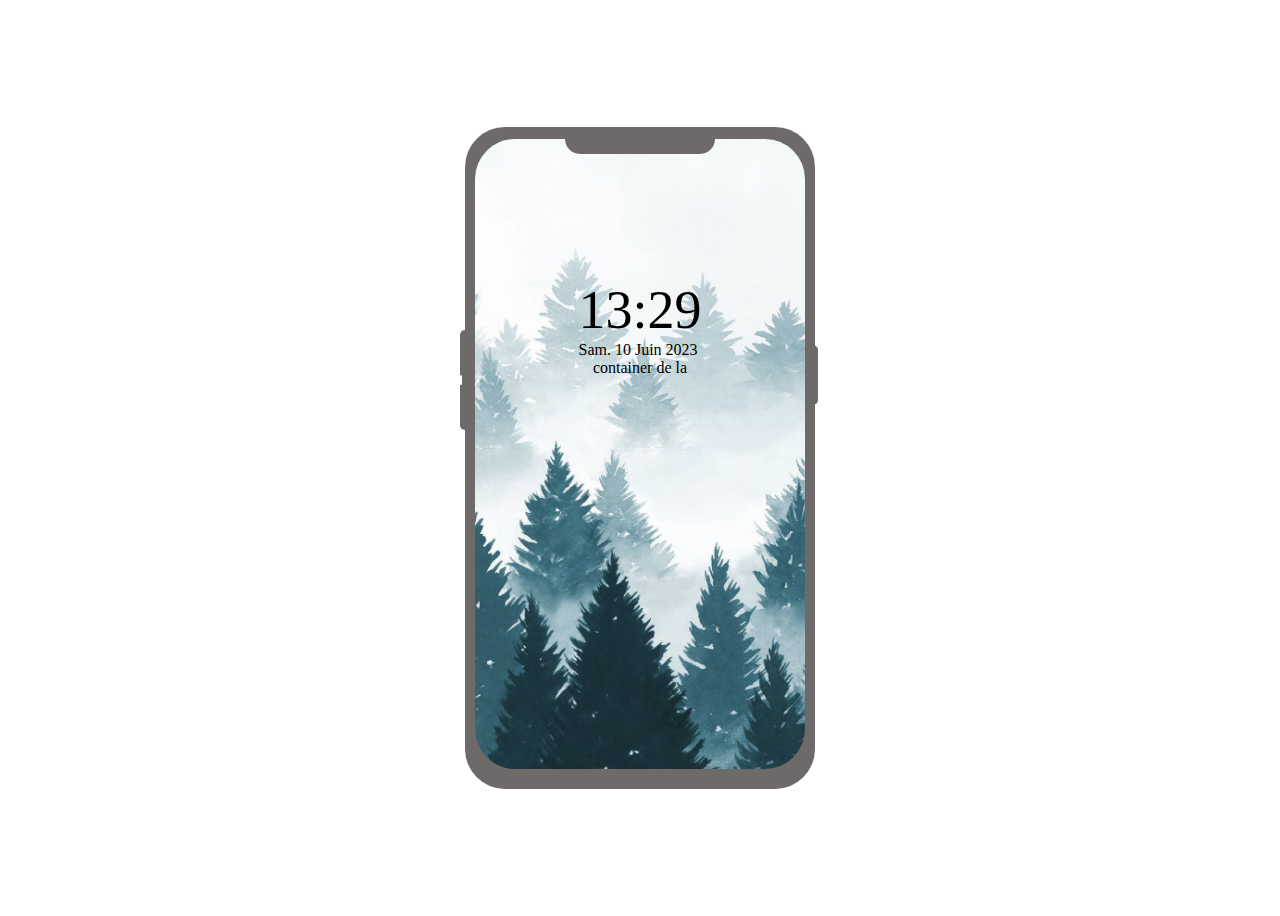
==== accueil.html @ 08671e06 "ajoutt" ====
<!DOCTYPE html>
<html lang="en">
<head>
  <meta charset="UTF-8">
  <meta name="viewport" content="width=device-width, initial-scale=1.0">
  <link rel="stylesheet" href="accueil.css">
  <title>Chat app design</title>
  <link rel="stylesheet" href="https://cdnjs.cloudflare.com/ajax/libs/font-awesome/6.4.0/css/all.min.css" integrity="sha512-iecdLmaskl7CVkqkXNQ/ZH/XLlvWZOJyj7Yy7tcenmpD1ypASozpmT/E0iPtmFIB46ZmdtAc9eNBvH0H/ZpiBw==" crossorigin="anonymous" referrerpolicy="no-referrer" />
</head>
<body>
  <main class="containform">
    <div class="phone">
      <div class="ecran">
        <div class="ecoute"></div>
        <div class="tete">
          <i class="fa-solid fa-signal"></i>
          <i class="fa-solid fa-signal"></i>
          <i class="fa-solid fa-battery-three-quarters fa-rotate-180"></i>
        </div>
        <div class="corps">
          <div class="horloge"><span>13:29 </span><br> <span>Sam. 10 Juin 2023</span></div>
          
        </div>
        <div>container de la</div>
      
        <div class="bouttoun">
          <i class="fa-regular fa-circle"></i>
          <i class="fa-regular fa-play"></i>
          <i class="fa-solid fa-caret-left"></i>
        </div>
      </div>
    </div>
  

  </main>
 

  <script>
    console.log("hello world");
    let varr="vrat";
    console.log(varr);
    for(let i=9;i>=1;i-=2){
      console.log(i);
    }

  
  </script>
</body>
</html>
---- accueil.css ----
body{
    display: flex;
    align-items: center;
    justify-content:center;
    height: 100vh;
}

.phone{
    background-color: rgb(110, 106, 106);
    width: 350px;
    height: 650px;
    border-radius: 40px;
    padding-top: 12px;
}
.phone::before{
    content: "";
    background-color:rgb(110, 106, 106);
    width: 10px;
    height: 100px;
    position: absolute;
    top: 330px;
    margin-left: -5px;
    border-radius: 50px;
}
.phone::after{
    content: "";
    background-color:rgb(110, 106, 106);
    width: 10px;
    height: 60px;
    position: absolute;
    top: 345px;
    margin-left: 343px;
    border-radius: 50px;
}
.ecran::before{
    content: "";
    background-color:white;
    width: 3px;
    height: 10px;
    position: absolute;
    top: 375px;
    margin-left: -359px;
    border-radius: 50px;
}
.ecran{
    /* background-color:rgb(236, 235, 235); */
    background-image: url(images/imgg.jpeg);
    background-repeat: no-repeat;
    background-size: cover;
    width: 330px;
    height: 630px;
    border-radius: 40px;
    margin:auto;
    display: flex;
    flex-direction: column;
    align-items: center;
    
}
.ecoute{
    background-color:rgb(110, 106, 106);
    width: 150px;
    height: 15px;
    border-bottom-left-radius: 20px;
    border-bottom-right-radius: 20px;
    z-index: 1;
}
/* -------------------------------------- */

.ecran .tete{
    width:100%;
    height: 40px;
    display: flex;
    align-items: center;
    background: rgba(226, 4, 4, 0);
    margin-top: -15px;
    border-top-right-radius: 40px;
    border-top-left-radius: 40px;
  
}
.ecran .tete i{
    margin-right: 10px;
}
.ecran .tete i:nth-child(1){
    margin-left: 235px;
}
.horloge{
    margin-top: 100px;
}
.horloge span:nth-child(1){
    font-size: 54px;
}
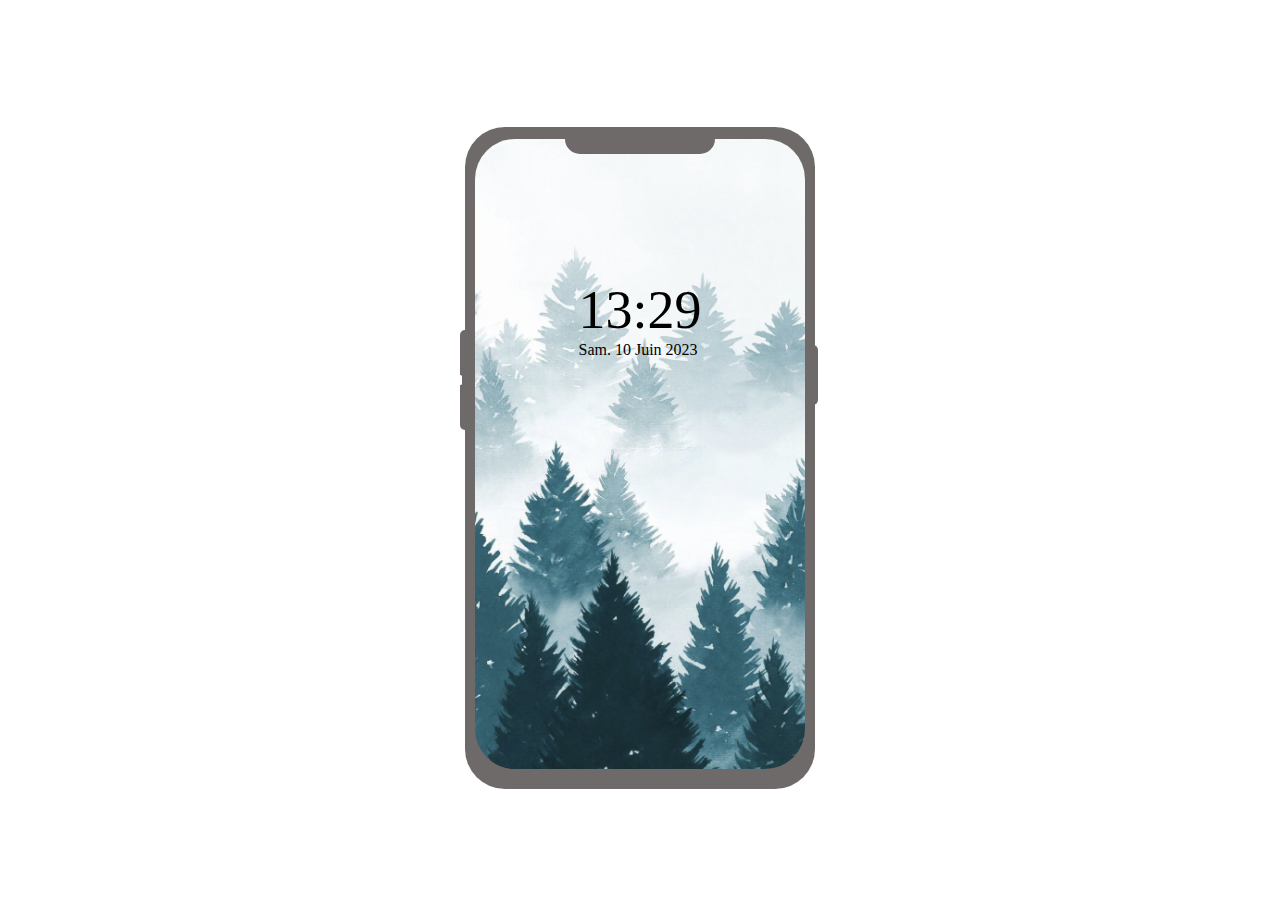
==== commit 823d8e8e: "ajout" ====
--- a/accueil.html
+++ b/accueil.html
@@ -21,8 +21,6 @@
           <div class="horloge"><span>13:29 </span><br> <span>Sam. 10 Juin 2023</span></div>
           
         </div>
-        <div>container de la</div>
-      
         <div class="bouttoun">
           <i class="fa-regular fa-circle"></i>
           <i class="fa-regular fa-play"></i>
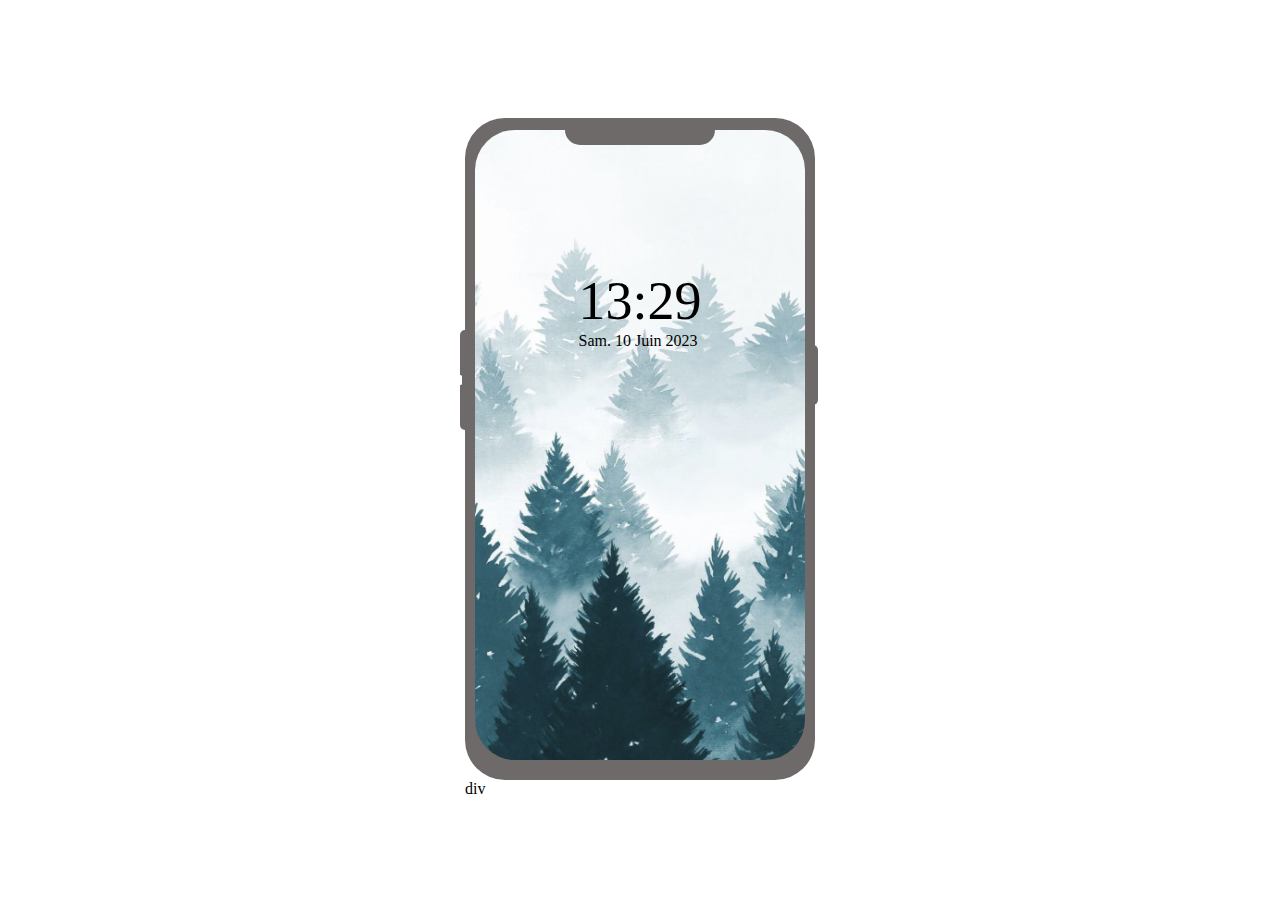
==== commit 71aecb47: "ajoutt" ====
--- a/accueil.html
+++ b/accueil.html
@@ -29,7 +29,8 @@
       </div>
     </div>
   
-
+    div
+    
   </main>
  
 
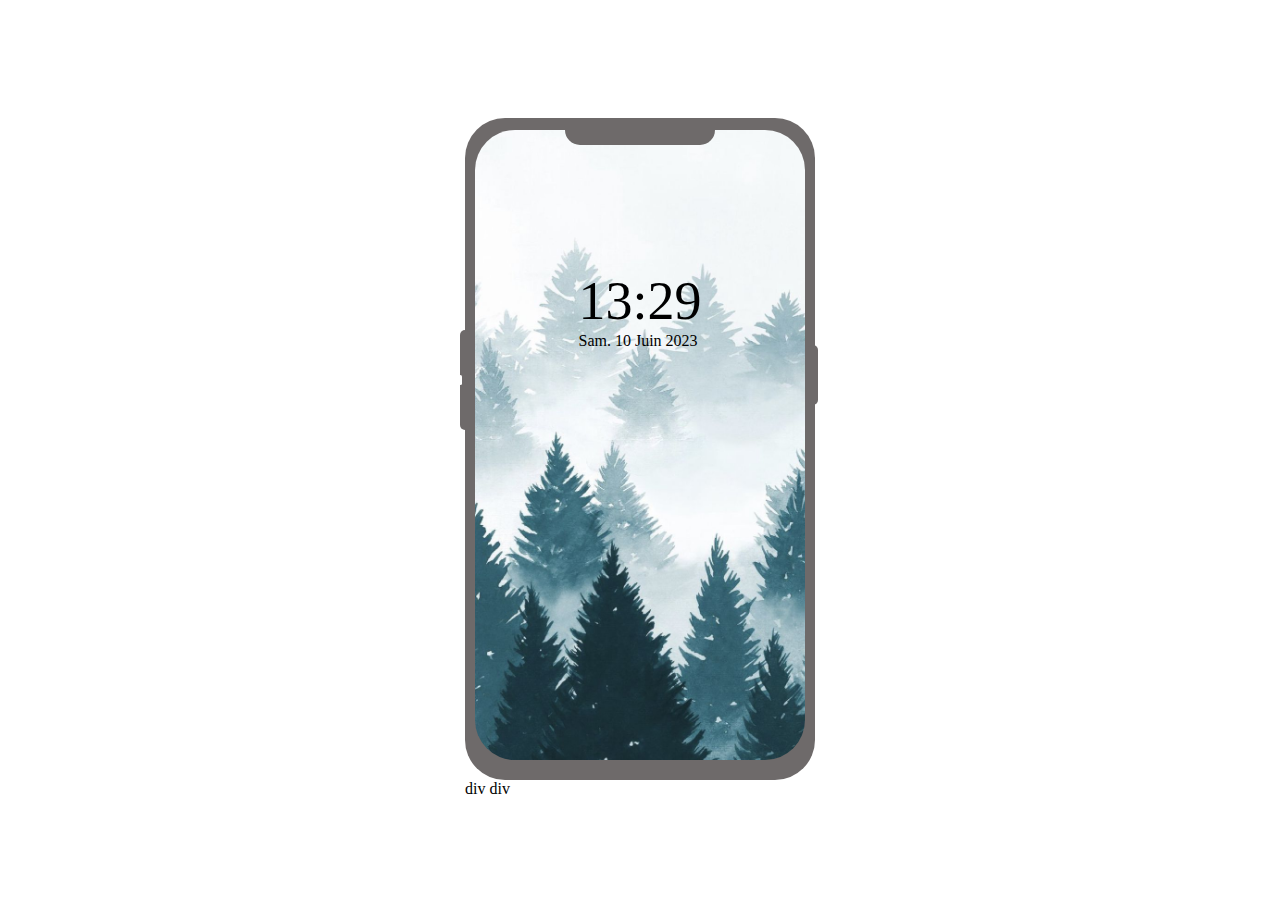
==== commit 52b80045: "ajout" ====
--- a/accueil.html
+++ b/accueil.html
@@ -30,7 +30,8 @@
     </div>
   
     div
-    
+    div
+
   </main>
  
 
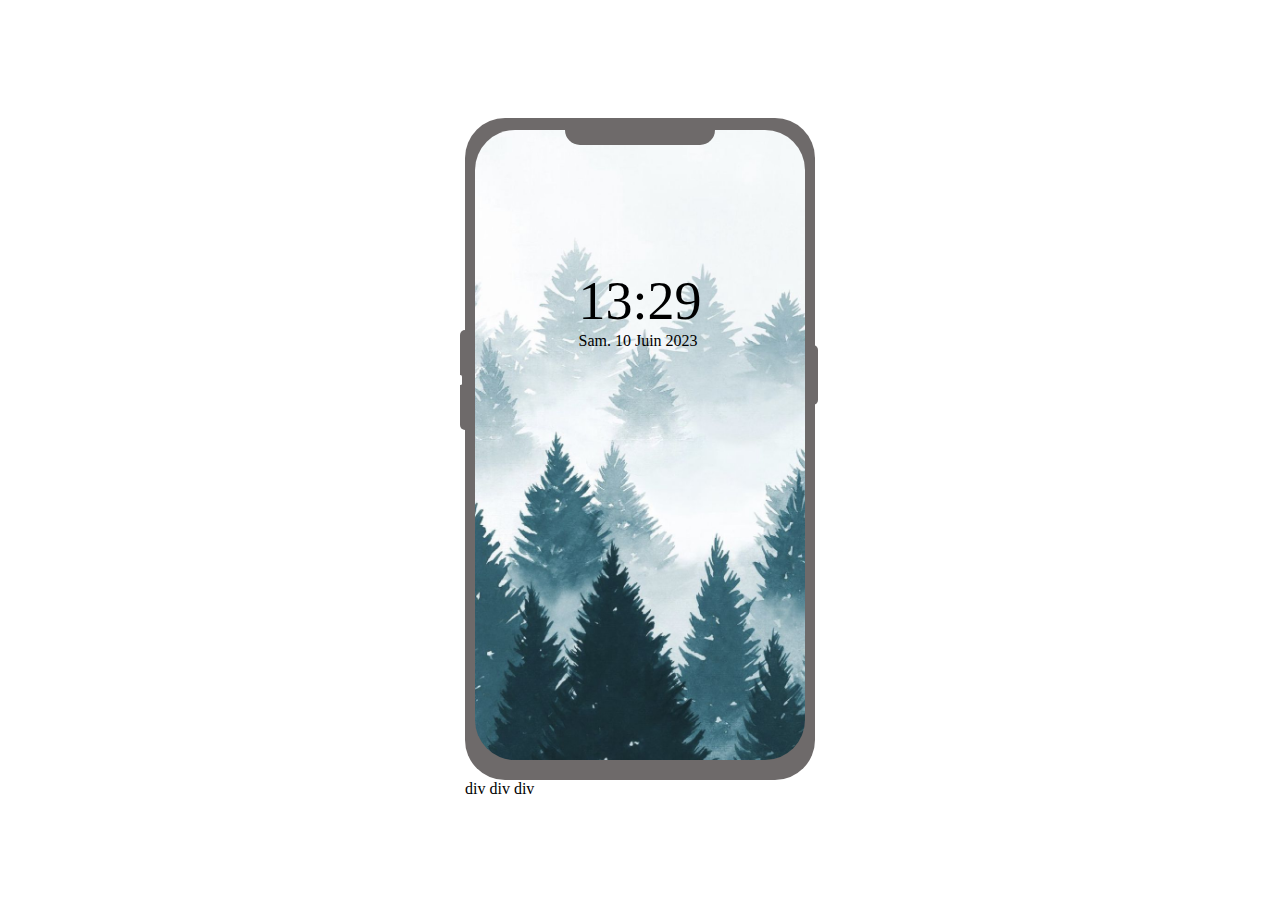
==== commit e2e6b07c: "ajout" ====
--- a/accueil.html
+++ b/accueil.html
@@ -31,6 +31,7 @@
   
     div
     div
+    div
 
   </main>
  
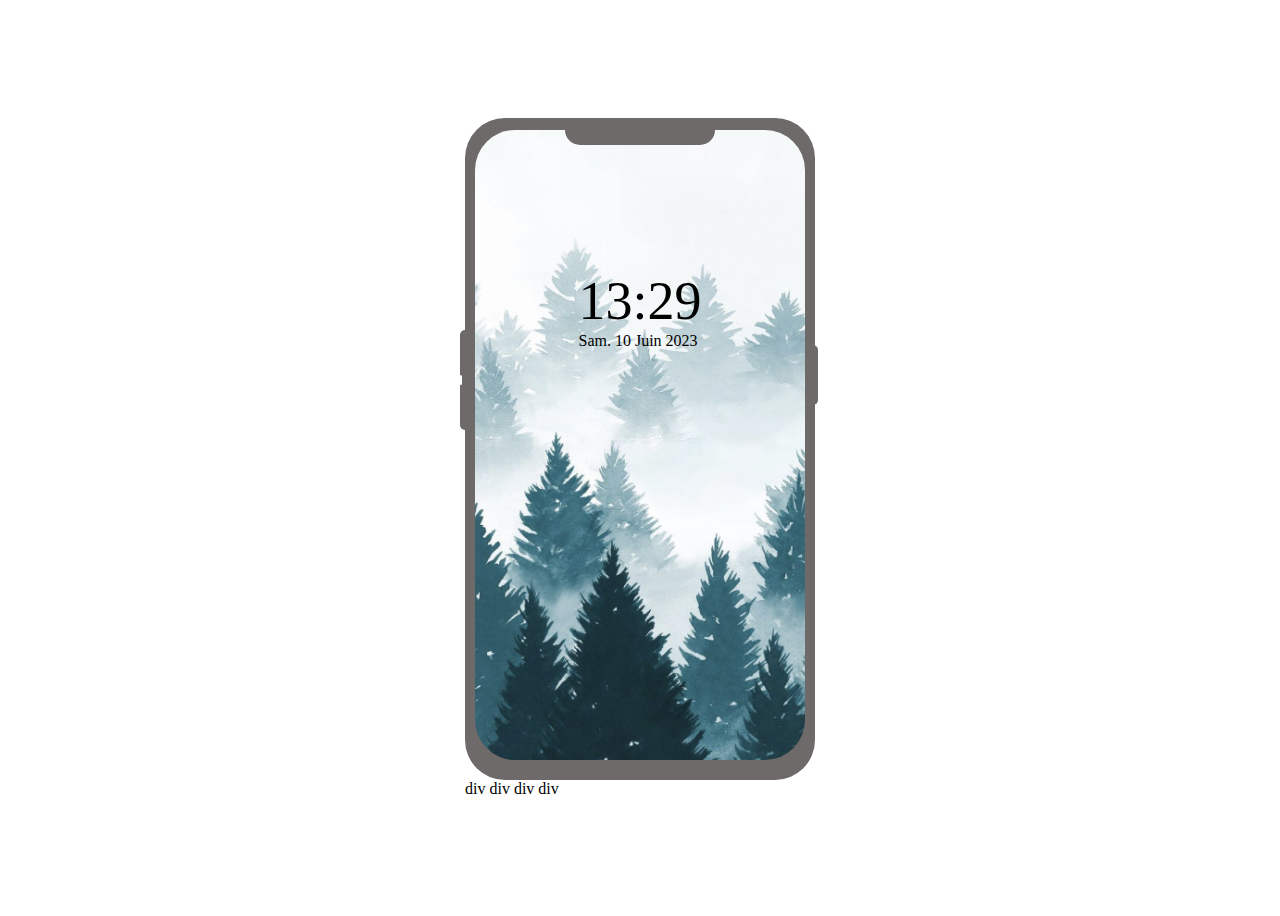
==== commit 10320c22: "ajout" ====
--- a/accueil.html
+++ b/accueil.html
@@ -32,6 +32,7 @@
     div
     div
     div
+    div
 
   </main>
  
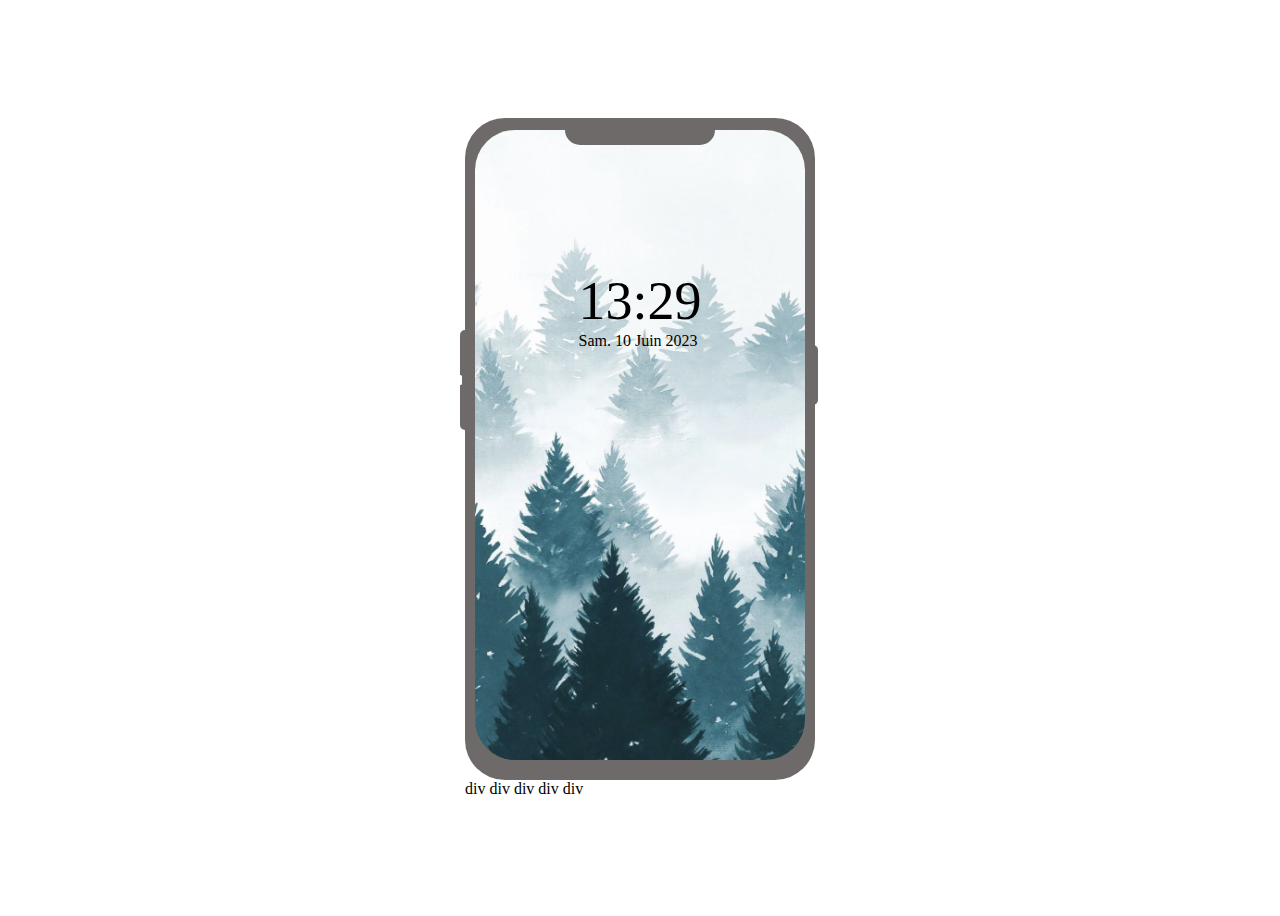
==== commit 025f9e5a: "ajout" ====
--- a/accueil.html
+++ b/accueil.html
@@ -33,6 +33,7 @@
     div
     div
     div
+    div
 
   </main>
  
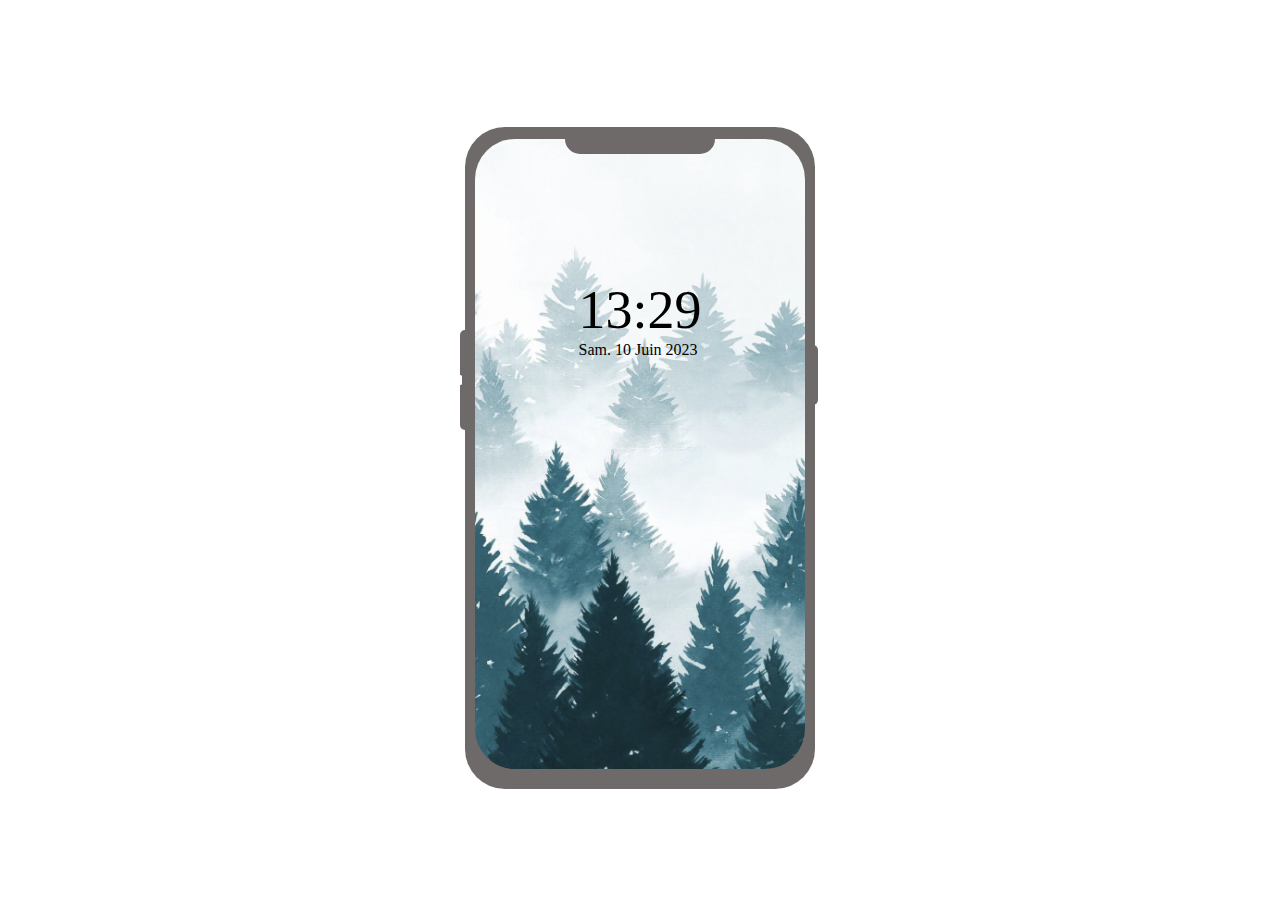
==== commit 8e16963c: "ajout" ====
--- a/accueil.html
+++ b/accueil.html
@@ -28,12 +28,6 @@
         </div>
       </div>
     </div>
-  
-    div
-    div
-    div
-    div
-    div
 
   </main>
  
